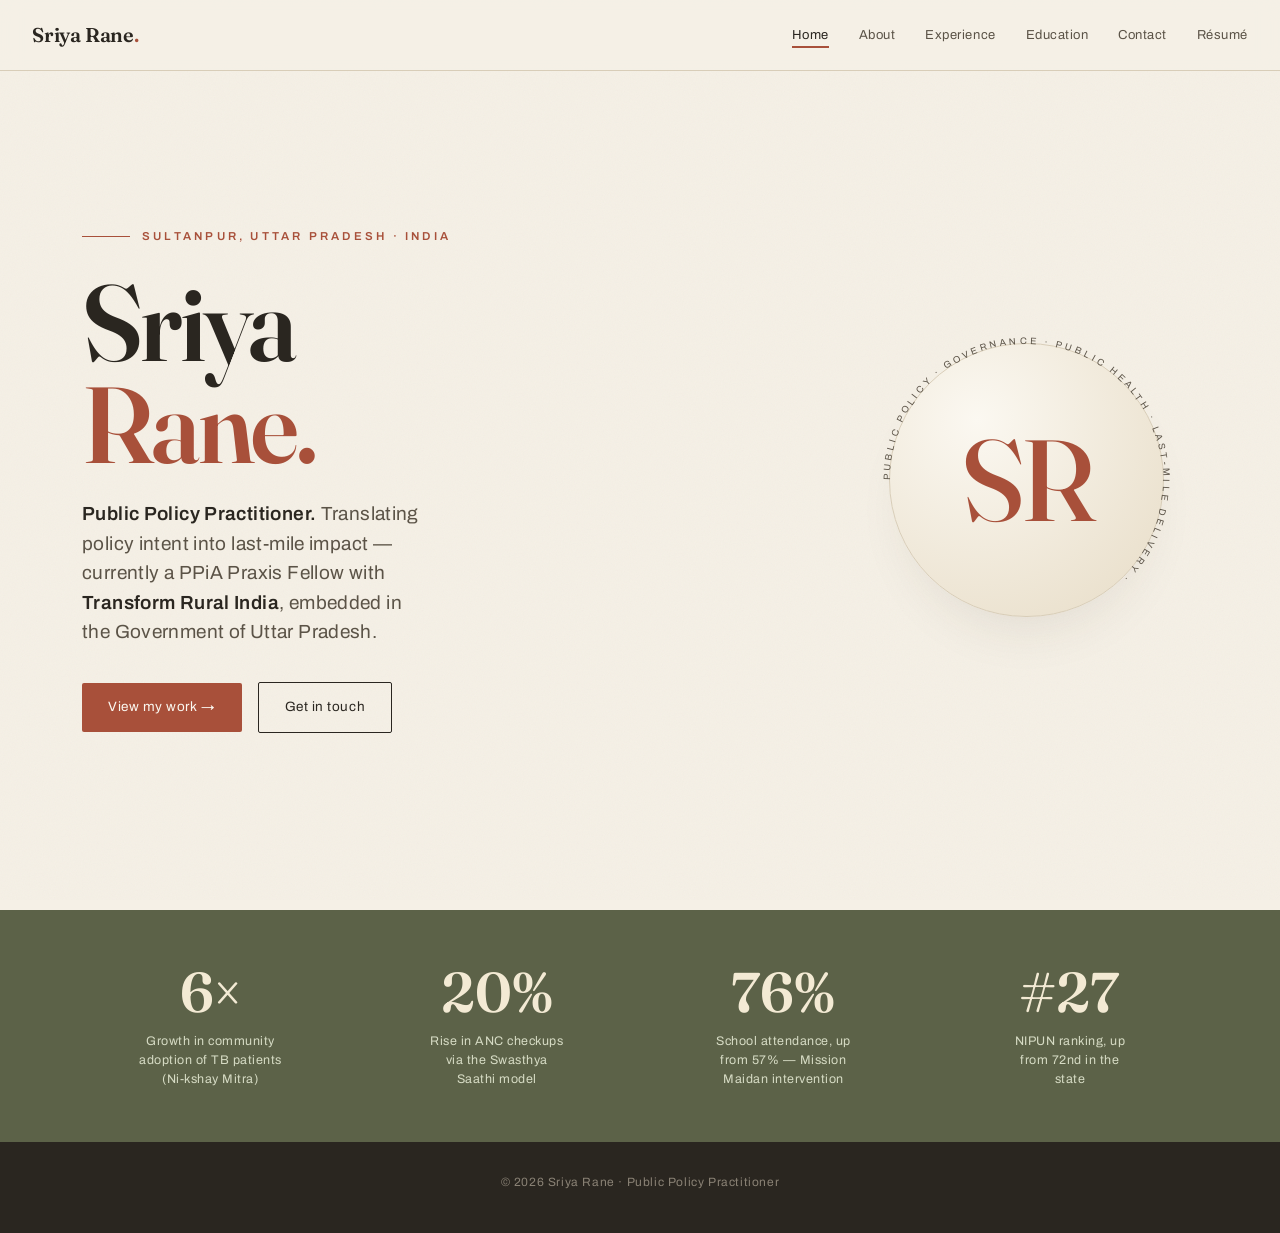
==== index.html @ 47202614 "Add files via upload" ====
<!DOCTYPE html>
<html lang="en">
<head>
<meta charset="UTF-8">
<meta name="viewport" content="width=device-width, initial-scale=1.0">
<title>Sriya Rane — Public Policy Practitioner</title>
<meta name="description" content="Sriya Rane — Public Policy Practitioner working with the Government of Uttar Pradesh as a PPiA Praxis Fellow with Transform Rural India.">
<link rel="preconnect" href="https://fonts.googleapis.com">
<link rel="preconnect" href="https://fonts.gstatic.com" crossorigin>
<link href="https://fonts.googleapis.com/css2?family=Fraunces:opsz,wght@9..144,400;9..144,500;9..144,600;9..144,700&family=Newsreader:ital,opsz,wght@0,6..72,400;0,6..72,500;1,6..72,400&family=Archivo:wght@400;500;600&display=swap" rel="stylesheet">
<link rel="stylesheet" href="style.css">
</head>
<body>

<nav>
  <a href="index.html" class="brand">Sriya Rane<span class="dot">.</span></a>
  <button class="navtoggle" id="navtoggle">Menu</button>
  <ul class="navlinks" id="navlinks">
    <li><a href="index.html" class="active">Home</a></li>
    <li><a href="about.html">About</a></li>
    <li><a href="experience.html">Experience</a></li>
    <li><a href="education.html">Education</a></li>
    <li><a href="contact.html">Contact</a></li>
    <li><a href="Sriya_Rane_CV.pdf" target="_blank" rel="noopener">Résumé</a></li>
  </ul>
</nav>

<main>
<header class="hero">
  <div class="wrap hero-grid">
    <div class="hero-text">
      <div class="hero-loc reveal">
        <span class="ln"></span>
        <span class="eyebrow">Sultanpur, Uttar Pradesh · India</span>
      </div>
      <h1 class="hero-name reveal">Sriya<br><span class="ln2">Rane.</span></h1>
      <p class="hero-role reveal">
        <b>Public Policy Practitioner.</b> Translating policy intent into
        last-mile impact — currently a PPiA Praxis Fellow with
        <b>Transform Rural India</b>, embedded in the Government of Uttar Pradesh.
      </p>
      <div class="hero-cta reveal">
        <a href="experience.html" class="btn btn-solid">View my work →</a>
        <a href="contact.html" class="btn btn-ghost">Get in touch</a>
      </div>
    </div>
    <div class="hero-mark reveal">
      <div class="medallion">
        <span class="initials">SR</span>
        <svg class="ring-text" viewBox="0 0 380 380">
          <defs><path id="circlePath" d="M190,190 m-160,0 a160,160 0 1,1 320,0 a160,160 0 1,1 -320,0"/></defs>
          <text><textPath href="#circlePath" startOffset="0%">Public Policy · Governance · Public Health · Last-Mile Delivery · </textPath></text>
        </svg>
      </div>
    </div>
  </div>
</header>

<section class="homestats">
  <div class="wrap">
    <div class="homestats-grid">
      <div class="stat reveal"><div class="n">6×</div><div class="l">Growth in community<br>adoption of TB patients<br>(Ni-kshay Mitra)</div></div>
      <div class="stat reveal"><div class="n">20%</div><div class="l">Rise in ANC checkups<br>via the Swasthya<br>Saathi model</div></div>
      <div class="stat reveal"><div class="n">76%</div><div class="l">School attendance, up<br>from 57% — Mission<br>Maidan intervention</div></div>
      <div class="stat reveal"><div class="n">#27</div><div class="l">NIPUN ranking, up<br>from 72nd in the<br>state</div></div>
    </div>
  </div>
</section>
</main>

<footer>© <span class="yr"></span> Sriya Rane · Public Policy Practitioner</footer>

<script src="main.js"></script>
</body>
</html>
---- style.css ----
/* ===== Sriya Rane — shared styles (multi-page) ===== */
:root{
  --bg:#f5f0e6;
  --bg-deep:#ece4d4;
  --ink:#2a2620;
  --ink-soft:#5b5347;
  --paper:#fbf8f1;
  --terra:#a8503a;
  --terra-deep:#8a3f2d;
  --olive:#5c6248;
  --gold:#b88a44;
  --line:#d8cdb8;
  --shadow:rgba(60,48,30,.12);
  --max:1180px;
}
*{margin:0;padding:0;box-sizing:border-box}
html{scroll-behavior:smooth}
body{
  background:var(--bg);color:var(--ink);
  font-family:'Newsreader',Georgia,serif;font-size:18px;line-height:1.7;
  -webkit-font-smoothing:antialiased;overflow-x:hidden;
  display:flex;flex-direction:column;min-height:100vh;
}
body::before{
  content:"";position:fixed;inset:0;pointer-events:none;z-index:1;
  opacity:.04;mix-blend-mode:multiply;
  background-image:url("data:image/svg+xml,%3Csvg xmlns='http://www.w3.org/2000/svg' width='160' height='160'%3E%3Cfilter id='n'%3E%3CfeTurbulence type='fractalNoise' baseFrequency='0.85' numOctaves='3'/%3E%3C/filter%3E%3Crect width='100%25' height='100%25' filter='url(%23n)'/%3E%3C/svg%3E");
}
::selection{background:var(--terra);color:var(--paper)}
h1,h2,h3,.display{font-family:'Fraunces',Georgia,serif;font-weight:600;line-height:1.05;letter-spacing:-.01em}
.eyebrow{font-family:'Archivo',sans-serif;text-transform:uppercase;letter-spacing:.28em;font-size:11.5px;font-weight:600;color:var(--terra)}
a{color:inherit}
.wrap{max-width:var(--max);margin:0 auto;padding:0 32px;width:100%}
main{flex:1 0 auto;position:relative;z-index:2}

/* ===== NAV ===== */
nav{
  position:sticky;top:0;left:0;right:0;z-index:50;
  display:flex;justify-content:space-between;align-items:center;
  padding:18px 32px;background:rgba(245,240,230,.92);
  backdrop-filter:blur(10px);box-shadow:0 1px 0 var(--line);
}
.brand{font-family:'Fraunces',serif;font-weight:600;font-size:20px;letter-spacing:-.01em;text-decoration:none}
.brand .dot{color:var(--terra)}
.navlinks{display:flex;gap:30px;list-style:none}
.navlinks a{font-family:'Archivo',sans-serif;font-size:13px;letter-spacing:.04em;text-decoration:none;color:var(--ink-soft);position:relative;padding:4px 0}
.navlinks a::after{content:"";position:absolute;left:0;bottom:-2px;width:0;height:1.5px;background:var(--terra);transition:width .3s ease}
.navlinks a:hover{color:var(--ink)}
.navlinks a:hover::after{width:100%}
.navlinks a.active{color:var(--ink)}
.navlinks a.active::after{width:100%}
.navtoggle{display:none;background:none;border:none;cursor:pointer;font-family:'Archivo',sans-serif;font-size:13px;letter-spacing:.1em;text-transform:uppercase;color:var(--ink)}

/* ===== PAGE HEAD (interior pages) ===== */
.pagehead{padding:80px 0 40px}
.pagehead .crumb{display:flex;align-items:center;gap:12px;margin-bottom:20px}
.pagehead .crumb .ln{width:40px;height:1px;background:var(--terra)}
.pagehead h1{font-size:clamp(40px,7vw,84px);font-weight:600;letter-spacing:-.025em;line-height:.96}
.pagehead h1 .accent{color:var(--terra)}
.pagehead .sub{font-family:'Archivo',sans-serif;font-size:16px;color:var(--ink-soft);max-width:54ch;margin-top:22px;line-height:1.6}
.section{padding:30px 0 90px}

/* ===== HERO (home) ===== */
header.hero{min-height:calc(100vh - 60px);display:flex;align-items:center;position:relative;padding:60px 0 80px;overflow:hidden}
.hero-grid{display:grid;grid-template-columns:1.35fr .65fr;gap:60px;align-items:center;width:100%}
.hero-loc{display:flex;align-items:center;gap:12px;margin-bottom:26px}
.hero-loc .ln{width:48px;height:1px;background:var(--terra)}
h1.hero-name{font-size:clamp(46px,8.5vw,108px);font-weight:600;line-height:.94;margin-bottom:8px;letter-spacing:-.025em}
h1.hero-name .ln2{display:block;color:var(--terra)}
.hero-role{font-family:'Archivo',sans-serif;font-size:clamp(15px,1.6vw,19px);letter-spacing:.02em;color:var(--ink-soft);max-width:32ch;margin:24px 0 36px;line-height:1.55}
.hero-role b{color:var(--ink);font-weight:600}
.hero-cta{display:flex;gap:16px;flex-wrap:wrap;align-items:center}
.btn{font-family:'Archivo',sans-serif;font-size:13.5px;letter-spacing:.04em;text-decoration:none;padding:13px 26px;border-radius:2px;transition:all .25s ease;display:inline-flex;align-items:center;gap:9px;cursor:pointer;border:none}
.btn-solid{background:var(--terra);color:var(--paper)}
.btn-solid:hover{background:var(--terra-deep);transform:translateY(-2px)}
.btn-ghost{border:1.5px solid var(--ink);color:var(--ink);background:none}
.btn-ghost:hover{background:var(--ink);color:var(--paper)}
.hero-mark{position:relative;display:flex;justify-content:center;align-items:center}
.medallion{width:min(330px,80%);aspect-ratio:1;border-radius:50%;background:radial-gradient(circle at 32% 28%,#fbf8f1,#e7dcc6);border:1px solid var(--line);position:relative;display:flex;align-items:center;justify-content:center;box-shadow:0 30px 60px -28px var(--shadow)}
.medallion .initials{font-family:'Fraunces',serif;font-size:clamp(70px,9vw,118px);font-weight:500;color:var(--terra);letter-spacing:-.04em}
.ring-text{position:absolute;inset:-26px;animation:spin 38s linear infinite}
@keyframes spin{to{transform:rotate(360deg)}}
.ring-text text{font-family:'Archivo',sans-serif;font-size:11px;letter-spacing:.34em;fill:var(--ink-soft);text-transform:uppercase}

/* home quick-stats strip */
.homestats{background:var(--olive);color:var(--paper);padding:54px 0;position:relative;z-index:2}
.homestats-grid{display:grid;grid-template-columns:repeat(4,1fr);gap:30px;text-align:center}
.stat .n{font-family:'Fraunces',serif;font-size:clamp(34px,5vw,56px);font-weight:600;line-height:1;color:#f3ead4}
.stat .l{font-family:'Archivo',sans-serif;font-size:12.5px;letter-spacing:.04em;margin-top:12px;color:#d6dbc4;line-height:1.5}

/* ===== ABOUT ===== */
.about-grid{display:grid;grid-template-columns:1fr 1fr;gap:60px}
.about-lead{font-family:'Fraunces',serif;font-size:clamp(24px,3vw,34px);font-weight:400;line-height:1.3;letter-spacing:-.01em}
.about-lead em{color:var(--terra);font-style:italic}
.about-body p{margin-bottom:20px;color:var(--ink-soft)}
.about-body p b{color:var(--ink);font-weight:600}
.pills{display:flex;flex-wrap:wrap;gap:10px;margin-top:30px}
.pill{font-family:'Archivo',sans-serif;font-size:12px;letter-spacing:.04em;padding:7px 15px;border:1px solid var(--line);border-radius:40px;color:var(--ink-soft);background:var(--paper)}

/* ===== EXPERIENCE timeline ===== */
.timeline{position:relative;margin-top:10px}
.timeline::before{content:"";position:absolute;left:148px;top:6px;bottom:6px;width:1px;background:var(--line)}
.job{display:grid;grid-template-columns:148px 1fr;gap:44px;padding:0 0 52px}
.job:last-child{padding-bottom:0}
.job-date{font-family:'Archivo',sans-serif;font-size:12.5px;letter-spacing:.03em;color:var(--ink-soft);text-align:right;padding-top:4px;line-height:1.5}
.job-body{position:relative;padding-left:42px}
.job-body::before{content:"";position:absolute;left:-4px;top:8px;width:11px;height:11px;border-radius:50%;background:var(--bg);border:2px solid var(--terra)}
.job h3{font-size:23px;font-weight:600;margin-bottom:3px}
.job .org{font-family:'Archivo',sans-serif;font-size:14px;color:var(--terra);letter-spacing:.02em;margin-bottom:4px}
.job .place{font-family:'Archivo',sans-serif;font-size:12px;color:var(--ink-soft);letter-spacing:.06em;text-transform:uppercase;margin-bottom:16px}
.job ul{list-style:none}
.job ul li{position:relative;padding-left:22px;margin-bottom:12px;color:var(--ink-soft);font-size:16.5px;line-height:1.6}
.job ul li::before{content:"";position:absolute;left:0;top:11px;width:7px;height:1px;background:var(--gold)}
.job ul li b{color:var(--ink);font-weight:600}

/* ===== EDUCATION ===== */
.edu-grid{display:grid;grid-template-columns:1fr 1fr;gap:30px}
.edu-card{background:var(--paper);border:1px solid var(--line);border-radius:4px;padding:34px;transition:transform .3s ease,box-shadow .3s ease}
.edu-card:hover{transform:translateY(-4px);box-shadow:0 22px 40px -28px var(--shadow)}
.edu-card .yr{font-family:'Archivo',sans-serif;font-size:12px;letter-spacing:.06em;color:var(--gold);text-transform:uppercase}
.edu-card h3{font-size:21px;margin:10px 0 4px}
.edu-card .inst{font-family:'Archivo',sans-serif;font-size:13.5px;color:var(--terra);margin-bottom:14px}
.edu-card .badge{display:inline-block;font-family:'Archivo',sans-serif;font-size:11px;letter-spacing:.05em;background:var(--terra);color:var(--paper);padding:4px 11px;border-radius:30px;margin-bottom:14px}
.edu-card p{font-size:15px;color:var(--ink-soft);line-height:1.6}
.pubs{margin-top:60px}
.pubs h2{font-family:'Fraunces',serif;font-size:clamp(26px,3.5vw,38px);margin-bottom:24px;font-weight:600}
.pub{display:flex;gap:18px;padding:18px 0;border-top:1px solid var(--line);align-items:baseline}
.pub:last-child{border-bottom:1px solid var(--line)}
.pub .ix{font-family:'Archivo',sans-serif;font-size:12px;color:var(--gold)}
.pub a{text-decoration:none;font-size:16.5px;line-height:1.5;transition:color .2s}
.pub a:hover{color:var(--terra)}
.pub .meta{font-family:'Archivo',sans-serif;font-size:12px;color:var(--ink-soft);display:block;margin-top:3px;letter-spacing:.03em}

/* ===== CONTACT ===== */
.contact-block{text-align:center;padding:40px 0 30px}
.contact-block h1{font-size:clamp(38px,6vw,76px);font-weight:600;margin:18px 0 10px}
.contact-block h1 em{font-style:italic;color:var(--terra)}
.contact-block p{color:var(--ink-soft);max-width:48ch;margin:0 auto 40px;font-size:18px}
.contact-links{display:flex;gap:18px;justify-content:center;flex-wrap:wrap}
.clink{font-family:'Archivo',sans-serif;font-size:14px;letter-spacing:.03em;text-decoration:none;color:var(--ink);border:1px solid var(--line);padding:13px 24px;border-radius:2px;transition:all .25s ease;display:inline-flex;align-items:center;gap:9px;background:var(--paper)}
.clink:hover{background:var(--ink);color:var(--paper);border-color:var(--ink)}

/* ===== FOOTER ===== */
footer{flex-shrink:0;background:var(--ink);color:#8a8275;text-align:center;padding:30px 0 40px;font-family:'Archivo',sans-serif;font-size:12px;letter-spacing:.05em;position:relative;z-index:2}

/* ===== reveal ===== */
.reveal{opacity:0;transform:translateY(28px);transition:opacity .8s cubic-bezier(.2,.7,.2,1),transform .8s cubic-bezier(.2,.7,.2,1)}
.reveal.in{opacity:1;transform:none}

/* ===== responsive ===== */
@media(max-width:900px){
  .hero-grid{grid-template-columns:1fr;gap:40px}
  .hero-mark{order:-1;justify-content:flex-start}
  .medallion{width:200px}
  .about-grid{grid-template-columns:1fr;gap:36px}
  .homestats-grid{grid-template-columns:1fr 1fr;gap:36px 20px}
  .edu-grid{grid-template-columns:1fr}
  .navlinks{position:fixed;inset:0 0 0 auto;width:min(74vw,300px);background:var(--paper);flex-direction:column;justify-content:center;gap:26px;padding:40px;transform:translateX(100%);transition:transform .4s ease;box-shadow:-12px 0 40px -20px var(--shadow)}
  .navlinks.open{transform:none}
  .navlinks a{font-size:18px}
  .navtoggle{display:block;z-index:60}
}
@media(max-width:560px){
  .wrap{padding:0 22px}
  nav{padding:14px 22px}
  .job{grid-template-columns:1fr;gap:6px}
  .timeline::before{display:none}
  .job-date{text-align:left;margin-bottom:6px}
  .job-body{padding-left:20px}
  .job-body::before{left:-2px}
}
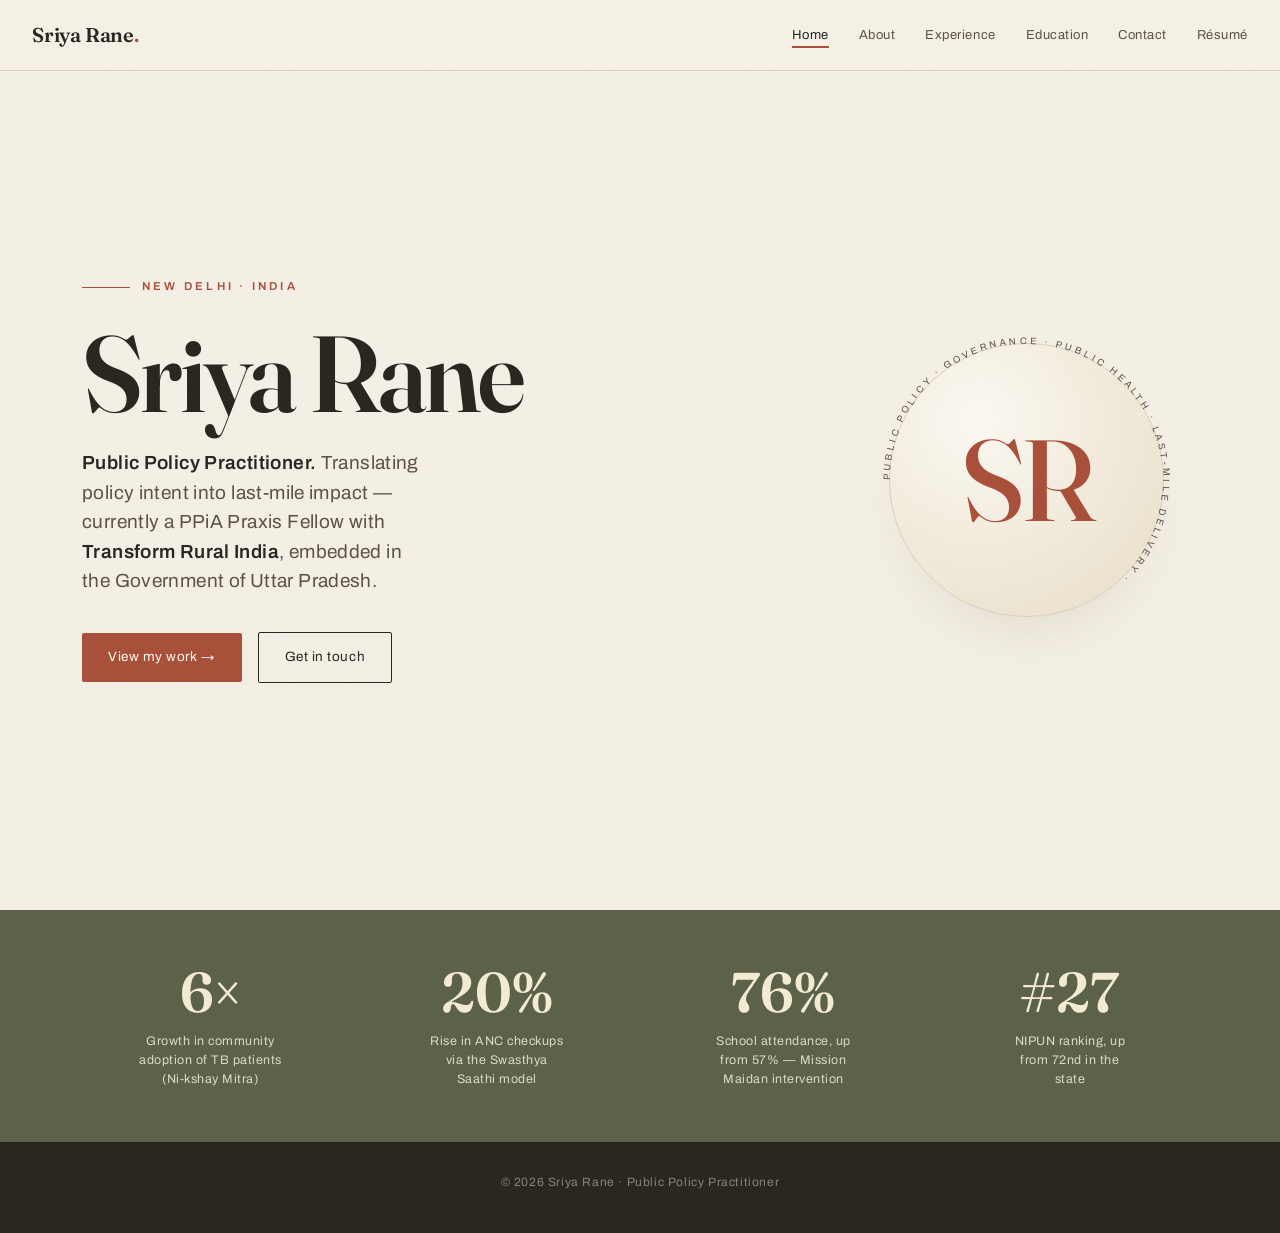
==== commit 7e42b405: "Update index.html" ====
--- a/index.html
+++ b/index.html
@@ -31,9 +31,9 @@
     <div class="hero-text">
       <div class="hero-loc reveal">
         <span class="ln"></span>
-        <span class="eyebrow">Sultanpur, Uttar Pradesh · India</span>
+        <span class="eyebrow"> New Delhi · India</span>
       </div>
-      <h1 class="hero-name reveal">Sriya<br><span class="ln2">Rane.</span></h1>
+      <h1 class="hero-name reveal">Sriya Rane <br></h1>
       <p class="hero-role reveal">
         <b>Public Policy Practitioner.</b> Translating policy intent into
         last-mile impact — currently a PPiA Praxis Fellow with
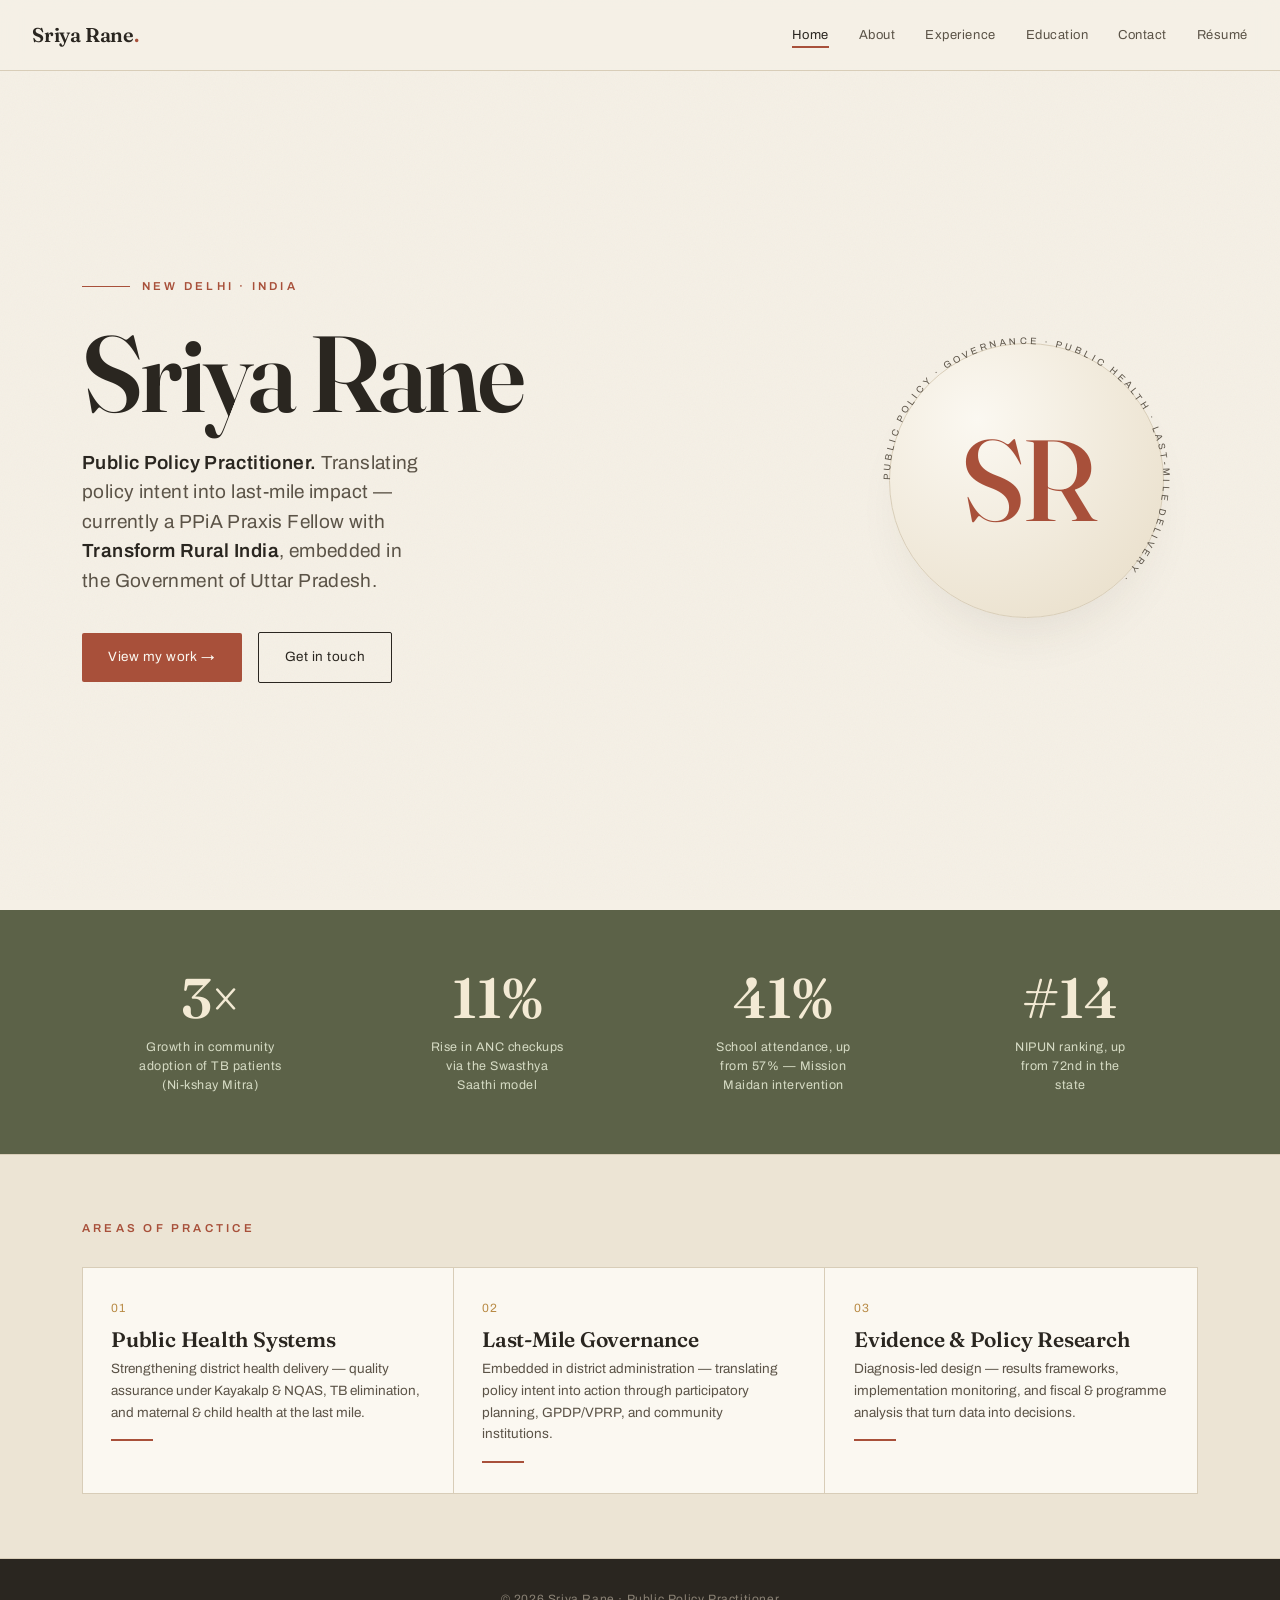
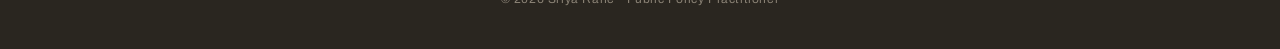
==== commit ee6eda76: "Add animations and interactivity" ====
--- a/index.html
+++ b/index.html
@@ -59,10 +59,36 @@
 <section class="homestats">
   <div class="wrap">
     <div class="homestats-grid">
-      <div class="stat reveal"><div class="n">6×</div><div class="l">Growth in community<br>adoption of TB patients<br>(Ni-kshay Mitra)</div></div>
-      <div class="stat reveal"><div class="n">20%</div><div class="l">Rise in ANC checkups<br>via the Swasthya<br>Saathi model</div></div>
-      <div class="stat reveal"><div class="n">76%</div><div class="l">School attendance, up<br>from 57% — Mission<br>Maidan intervention</div></div>
-      <div class="stat reveal"><div class="n">#27</div><div class="l">NIPUN ranking, up<br>from 72nd in the<br>state</div></div>
+      <div class="stat reveal"><div class="n" data-count="6" data-suffix="×">0×</div><div class="l">Growth in community<br>adoption of TB patients<br>(Ni-kshay Mitra)</div></div>
+      <div class="stat reveal"><div class="n" data-count="20" data-suffix="%">0%</div><div class="l">Rise in ANC checkups<br>via the Swasthya<br>Saathi model</div></div>
+      <div class="stat reveal"><div class="n" data-count="76" data-suffix="%">0%</div><div class="l">School attendance, up<br>from 57% — Mission<br>Maidan intervention</div></div>
+      <div class="stat reveal"><div class="n" data-count="27" data-prefix="#">#0</div><div class="l">NIPUN ranking, up<br>from 72nd in the<br>state</div></div>
+    </div>
+  </div>
+</section>
+
+<section class="focus">
+  <div class="wrap">
+    <span class="eyebrow reveal">Areas of Practice</span>
+    <div class="focus-grid">
+      <div class="focus-item reveal">
+        <div class="fx-no">01</div>
+        <h3>Public Health Systems</h3>
+        <p>Strengthening district health delivery — quality assurance under Kayakalp &amp; NQAS, TB elimination, and maternal &amp; child health at the last mile.</p>
+        <div class="fx-bar"></div>
+      </div>
+      <div class="focus-item reveal">
+        <div class="fx-no">02</div>
+        <h3>Last-Mile Governance</h3>
+        <p>Embedded in district administration — translating policy intent into action through participatory planning, GPDP/VPRP, and community institutions.</p>
+        <div class="fx-bar"></div>
+      </div>
+      <div class="focus-item reveal">
+        <div class="fx-no">03</div>
+        <h3>Evidence &amp; Policy Research</h3>
+        <p>Diagnosis-led design — results frameworks, implementation monitoring, and fiscal &amp; programme analysis that turn data into decisions.</p>
+        <div class="fx-bar"></div>
+      </div>
     </div>
   </div>
 </section>
--- a/style.css
+++ b/style.css
@@ -144,8 +144,88 @@
 footer{flex-shrink:0;background:var(--ink);color:#8a8275;text-align:center;padding:30px 0 40px;font-family:'Archivo',sans-serif;font-size:12px;letter-spacing:.05em;position:relative;z-index:2}
 
 /* ===== reveal ===== */
-.reveal{opacity:0;transform:translateY(28px);transition:opacity .8s cubic-bezier(.2,.7,.2,1),transform .8s cubic-bezier(.2,.7,.2,1)}
+.reveal{opacity:0;transform:translateY(28px);transition:opacity .8s cubic-bezier(.2,.7,.2,1),transform .8s cubic-bezier(.2,.7,.2,1);will-change:opacity,transform}
 .reveal.in{opacity:1;transform:none}
+
+/* ===== scroll progress bar ===== */
+.scroll-progress{
+  position:fixed;top:0;left:0;right:0;height:3px;z-index:60;
+  transform:scaleX(0);transform-origin:0 50%;
+  background:linear-gradient(90deg,var(--terra),var(--gold));
+  transition:transform .1s linear;pointer-events:none;
+}
+
+/* ===== nav scrolled state ===== */
+nav{transition:padding .35s ease,box-shadow .35s ease,background .35s ease}
+nav.scrolled{padding-top:12px;padding-bottom:12px;box-shadow:0 6px 24px -16px var(--shadow),0 1px 0 var(--line)}
+
+/* ===== nav link micro-interaction ===== */
+.navlinks a::after{transition:width .35s cubic-bezier(.2,.7,.2,1)}
+
+/* ===== button shine + lift ===== */
+.btn{position:relative;overflow:hidden}
+.btn::after{
+  content:"";position:absolute;top:0;left:-130%;width:60%;height:100%;
+  background:linear-gradient(100deg,transparent,rgba(255,255,255,.35),transparent);
+  transform:skewX(-18deg);transition:left .6s ease;pointer-events:none;
+}
+.btn:hover::after{left:130%}
+.btn-solid:active{transform:translateY(0)}
+
+/* ===== home stats: count-up + hover ===== */
+.stat{padding:6px 4px;border-radius:6px;transition:transform .3s ease}
+.stat .n{font-variant-numeric:tabular-nums}
+.stat:hover{transform:translateY(-4px)}
+.stat:hover .n{color:#fff}
+
+/* ===== focus-areas strip (home) ===== */
+.focus{background:var(--bg-deep);padding:64px 0;position:relative;z-index:2;border-top:1px solid var(--line);border-bottom:1px solid var(--line)}
+.focus .eyebrow{display:block;margin-bottom:28px}
+.focus-grid{display:grid;grid-template-columns:repeat(3,1fr);gap:0;border:1px solid var(--line);background:var(--paper)}
+.focus-item{padding:30px 28px;border-right:1px solid var(--line);transition:background .35s ease}
+.focus-item:last-child{border-right:none}
+.focus-item:hover{background:var(--bg)}
+.focus-item .fx-no{font-family:'Archivo',sans-serif;font-size:12px;letter-spacing:.1em;color:var(--gold)}
+.focus-item h3{font-size:21px;margin:10px 0 8px}
+.focus-item p{font-family:'Archivo',sans-serif;font-size:13.5px;line-height:1.6;color:var(--ink-soft)}
+.focus-item .fx-bar{height:2px;width:0;background:var(--terra);margin-top:16px;transition:width .5s cubic-bezier(.2,.7,.2,1)}
+.focus-item:hover .fx-bar,.focus-item.in .fx-bar{width:42px}
+
+/* ===== timeline node animation ===== */
+.job-body::before{transition:transform .4s ease,background .4s ease,box-shadow .4s ease}
+.job.in .job-body::before{animation:nodePulse .9s ease both}
+@keyframes nodePulse{0%{transform:scale(.4);opacity:0}60%{transform:scale(1.25)}100%{transform:scale(1);opacity:1}}
+.job:hover .job-body::before{background:var(--terra);box-shadow:0 0 0 5px rgba(168,80,58,.14)}
+.job-body{transition:transform .35s ease}
+.job:hover .job-body{transform:translateX(4px)}
+.job h3{transition:color .25s ease}
+.job:hover h3{color:var(--terra)}
+
+/* ===== publications hover ===== */
+.pub a{display:inline-block}
+.pub a span{display:inline-block;transition:transform .3s ease}
+.pub a:hover span{transform:translate(3px,-3px)}
+
+/* ===== contact links lift ===== */
+.clink{transition:all .25s ease}
+.clink:hover{transform:translateY(-3px)}
+
+/* ===== gentle page-load fade ===== */
+@keyframes pageIn{from{opacity:0}to{opacity:1}}
+main{animation:pageIn .5s ease both}
+
+/* ===== motion-safety ===== */
+@media(prefers-reduced-motion:reduce){
+  *,*::before,*::after{animation-duration:.001ms!important;animation-iteration-count:1!important;transition-duration:.001ms!important;scroll-behavior:auto!important}
+  .ring-text{animation:none}
+  .reveal{opacity:1;transform:none}
+}
+
+@media(max-width:760px){
+  .focus-grid{grid-template-columns:1fr}
+  .focus-item{border-right:none;border-bottom:1px solid var(--line)}
+  .focus-item:last-child{border-bottom:none}
+}
 
 /* ===== responsive ===== */
 @media(max-width:900px){
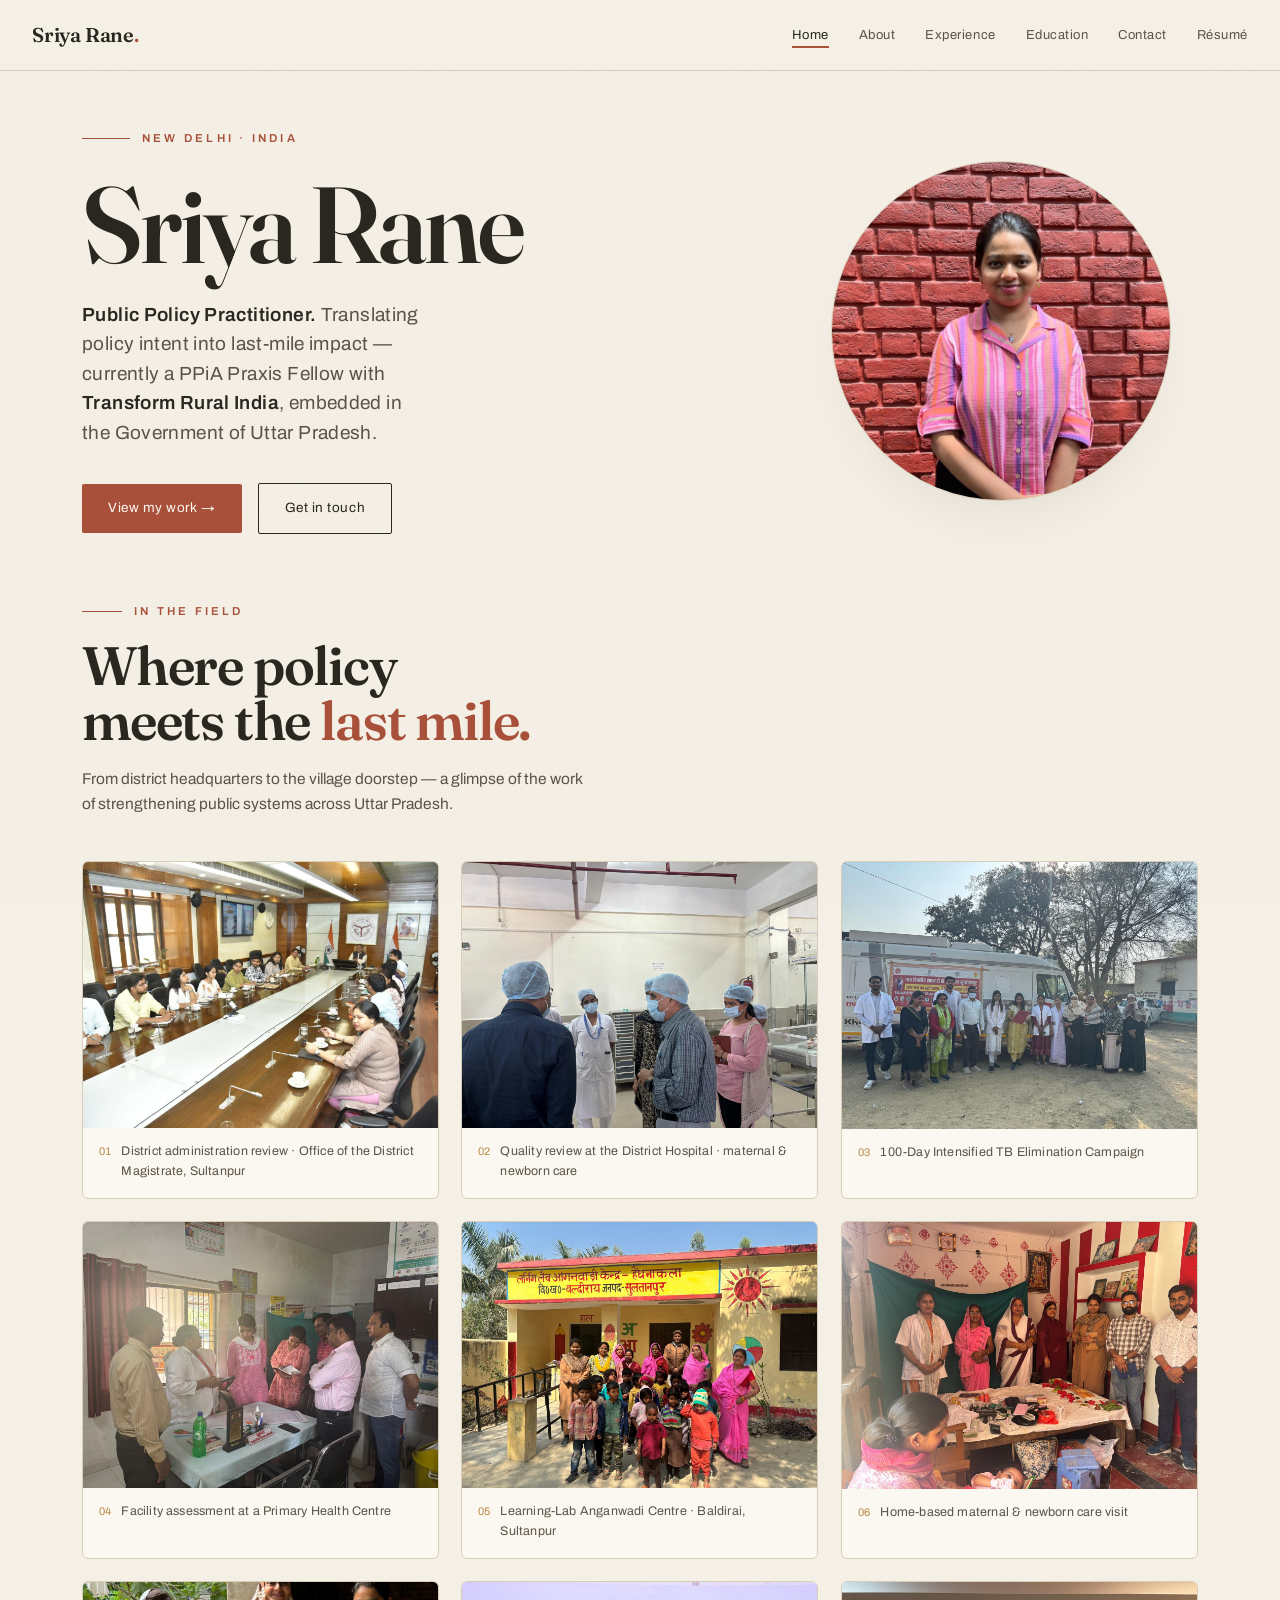
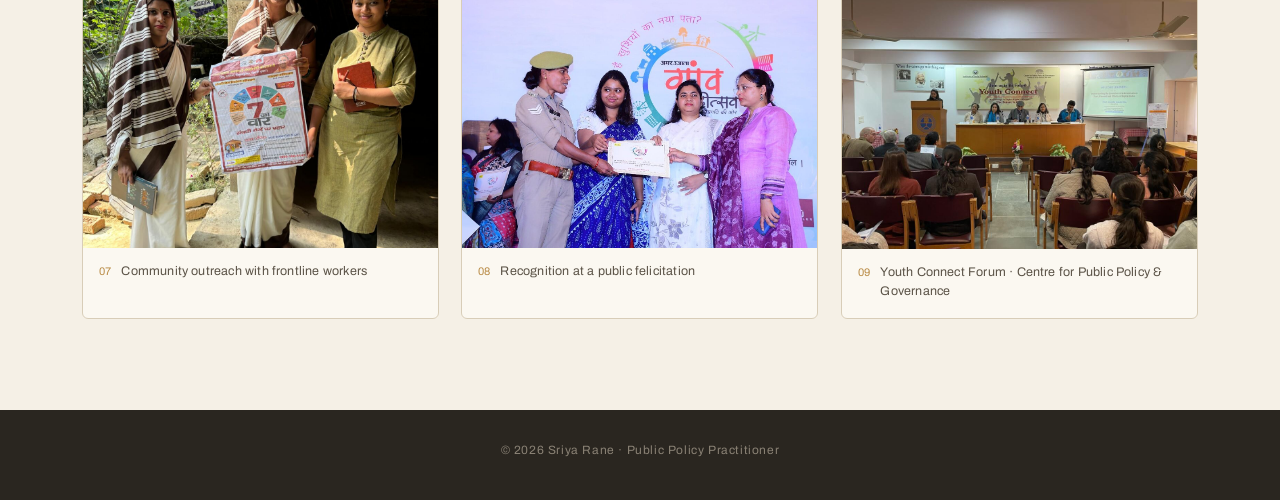
==== commit 1adfe3cb: "chnage" ====
--- a/index.html
+++ b/index.html
@@ -45,50 +45,60 @@
       </div>
     </div>
     <div class="hero-mark reveal">
-      <div class="medallion">
-        <span class="initials">SR</span>
-        <svg class="ring-text" viewBox="0 0 380 380">
-          <defs><path id="circlePath" d="M190,190 m-160,0 a160,160 0 1,1 320,0 a160,160 0 1,1 -320,0"/></defs>
-          <text><textPath href="#circlePath" startOffset="0%">Public Policy · Governance · Public Health · Last-Mile Delivery · </textPath></text>
-        </svg>
+      <div class="portrait-ring">
+        <div class="portrait">
+          <img src="img/sriya9.jpg" alt="Portrait of Sriya Rane" width="1000" height="750" fetchpriority="high">
+        </div>
       </div>
     </div>
   </div>
 </header>
 
-<section class="homestats">
+<section class="section gallery-section">
   <div class="wrap">
-    <div class="homestats-grid">
-      <div class="stat reveal"><div class="n" data-count="6" data-suffix="×">0×</div><div class="l">Growth in community<br>adoption of TB patients<br>(Ni-kshay Mitra)</div></div>
-      <div class="stat reveal"><div class="n" data-count="20" data-suffix="%">0%</div><div class="l">Rise in ANC checkups<br>via the Swasthya<br>Saathi model</div></div>
-      <div class="stat reveal"><div class="n" data-count="76" data-suffix="%">0%</div><div class="l">School attendance, up<br>from 57% — Mission<br>Maidan intervention</div></div>
-      <div class="stat reveal"><div class="n" data-count="27" data-prefix="#">#0</div><div class="l">NIPUN ranking, up<br>from 72nd in the<br>state</div></div>
+    <div class="sec-head reveal">
+      <div class="crumb"><span class="ln"></span><span class="eyebrow">In the Field</span></div>
+      <h2>Where policy meets the <span class="accent">last mile.</span></h2>
+      <p class="sec-sub">From district headquarters to the village doorstep — a glimpse of the work of strengthening public systems across Uttar Pradesh.</p>
     </div>
-  </div>
-</section>
 
-<section class="focus">
-  <div class="wrap">
-    <span class="eyebrow reveal">Areas of Practice</span>
-    <div class="focus-grid">
-      <div class="focus-item reveal">
-        <div class="fx-no">01</div>
-        <h3>Public Health Systems</h3>
-        <p>Strengthening district health delivery — quality assurance under Kayakalp &amp; NQAS, TB elimination, and maternal &amp; child health at the last mile.</p>
-        <div class="fx-bar"></div>
-      </div>
-      <div class="focus-item reveal">
-        <div class="fx-no">02</div>
-        <h3>Last-Mile Governance</h3>
-        <p>Embedded in district administration — translating policy intent into action through participatory planning, GPDP/VPRP, and community institutions.</p>
-        <div class="fx-bar"></div>
-      </div>
-      <div class="focus-item reveal">
-        <div class="fx-no">03</div>
-        <h3>Evidence &amp; Policy Research</h3>
-        <p>Diagnosis-led design — results frameworks, implementation monitoring, and fiscal &amp; programme analysis that turn data into decisions.</p>
-        <div class="fx-bar"></div>
-      </div>
+    <div class="gallery">
+      <figure class="shot reveal">
+        <div class="shot-img"><img src="img/sriya1.jpg" alt="Review meeting at the Office of the District Magistrate" loading="lazy" decoding="async"></div>
+        <figcaption><span class="ix">01</span>District administration review · Office of the District Magistrate, Sultanpur</figcaption>
+      </figure>
+      <figure class="shot reveal">
+        <div class="shot-img"><img src="img/sriya4.jpg" alt="Quality review inside a district hospital ward" loading="lazy" decoding="async"></div>
+        <figcaption><span class="ix">02</span>Quality review at the District Hospital · maternal &amp; newborn care</figcaption>
+      </figure>
+      <figure class="shot reveal">
+        <div class="shot-img"><img src="img/sriya6.jpg" alt="Launch of the 100-Day Intensified TB Campaign" loading="lazy" decoding="async"></div>
+        <figcaption><span class="ix">03</span>100-Day Intensified TB Elimination Campaign</figcaption>
+      </figure>
+      <figure class="shot reveal">
+        <div class="shot-img"><img src="img/sriya2.jpg" alt="Assessment at a Primary Health Centre" loading="lazy" decoding="async"></div>
+        <figcaption><span class="ix">04</span>Facility assessment at a Primary Health Centre</figcaption>
+      </figure>
+      <figure class="shot reveal">
+        <div class="shot-img"><img src="img/sriya5.jpg" alt="Visit to a Learning-Lab Anganwadi Centre" loading="lazy" decoding="async"></div>
+        <figcaption><span class="ix">05</span>Learning-Lab Anganwadi Centre · Baldirai, Sultanpur</figcaption>
+      </figure>
+      <figure class="shot reveal">
+        <div class="shot-img"><img src="img/sriya7.jpg" alt="Home-based maternal and newborn care visit" loading="lazy" decoding="async"></div>
+        <figcaption><span class="ix">06</span>Home-based maternal &amp; newborn care visit</figcaption>
+      </figure>
+      <figure class="shot reveal">
+        <div class="shot-img"><img src="img/sriya3.jpg" alt="Community outreach with frontline health workers" loading="lazy" decoding="async"></div>
+        <figcaption><span class="ix">07</span>Community outreach with frontline workers</figcaption>
+      </figure>
+      <figure class="shot reveal">
+        <div class="shot-img"><img src="img/sriya8.jpg" alt="Recognition at a public felicitation event" loading="lazy" decoding="async"></div>
+        <figcaption><span class="ix">08</span>Recognition at a public felicitation</figcaption>
+      </figure>
+      <figure class="shot reveal">
+        <div class="shot-img"><img src="img/sriya10.jpg" alt="Speaking at the Youth Connect forum" loading="lazy" decoding="async"></div>
+        <figcaption><span class="ix">09</span>Youth Connect Forum · Centre for Public Policy &amp; Governance</figcaption>
+      </figure>
     </div>
   </div>
 </section>
--- a/style.css
+++ b/style.css
@@ -27,7 +27,8 @@
   background-image:url("data:image/svg+xml,%3Csvg xmlns='http://www.w3.org/2000/svg' width='160' height='160'%3E%3Cfilter id='n'%3E%3CfeTurbulence type='fractalNoise' baseFrequency='0.85' numOctaves='3'/%3E%3C/filter%3E%3Crect width='100%25' height='100%25' filter='url(%23n)'/%3E%3C/svg%3E");
 }
 ::selection{background:var(--terra);color:var(--paper)}
-h1,h2,h3,.display{font-family:'Fraunces',Georgia,serif;font-weight:600;line-height:1.05;letter-spacing:-.01em}
+h1,h2,h3,.display{font-family:'Fraunces',Georgia,serif;font-weight:600;line-height:1.05;letter-spacing:-.01em;text-wrap:balance}
+p{text-wrap:pretty}
 .eyebrow{font-family:'Archivo',sans-serif;text-transform:uppercase;letter-spacing:.28em;font-size:11.5px;font-weight:600;color:var(--terra)}
 a{color:inherit}
 .wrap{max-width:var(--max);margin:0 auto;padding:0 32px;width:100%}
@@ -61,8 +62,8 @@
 .section{padding:30px 0 90px}
 
 /* ===== HERO (home) ===== */
-header.hero{min-height:calc(100vh - 60px);display:flex;align-items:center;position:relative;padding:60px 0 80px;overflow:hidden}
-.hero-grid{display:grid;grid-template-columns:1.35fr .65fr;gap:60px;align-items:center;width:100%}
+header.hero{display:flex;align-items:center;position:relative;padding:clamp(34px,6.5vh,80px) 0;overflow:hidden}
+.hero-grid{display:grid;grid-template-columns:1.25fr .75fr;gap:clamp(28px,5vw,64px);align-items:center;width:100%}
 .hero-loc{display:flex;align-items:center;gap:12px;margin-bottom:26px}
 .hero-loc .ln{width:48px;height:1px;background:var(--terra)}
 h1.hero-name{font-size:clamp(46px,8.5vw,108px);font-weight:600;line-height:.94;margin-bottom:8px;letter-spacing:-.025em}
@@ -76,17 +77,11 @@
 .btn-ghost{border:1.5px solid var(--ink);color:var(--ink);background:none}
 .btn-ghost:hover{background:var(--ink);color:var(--paper)}
 .hero-mark{position:relative;display:flex;justify-content:center;align-items:center}
-.medallion{width:min(330px,80%);aspect-ratio:1;border-radius:50%;background:radial-gradient(circle at 32% 28%,#fbf8f1,#e7dcc6);border:1px solid var(--line);position:relative;display:flex;align-items:center;justify-content:center;box-shadow:0 30px 60px -28px var(--shadow)}
-.medallion .initials{font-family:'Fraunces',serif;font-size:clamp(70px,9vw,118px);font-weight:500;color:var(--terra);letter-spacing:-.04em}
-.ring-text{position:absolute;inset:-26px;animation:spin 38s linear infinite}
-@keyframes spin{to{transform:rotate(360deg)}}
-.ring-text text{font-family:'Archivo',sans-serif;font-size:11px;letter-spacing:.34em;fill:var(--ink-soft);text-transform:uppercase}
-
-/* home quick-stats strip */
-.homestats{background:var(--olive);color:var(--paper);padding:54px 0;position:relative;z-index:2}
-.homestats-grid{display:grid;grid-template-columns:repeat(4,1fr);gap:30px;text-align:center}
-.stat .n{font-family:'Fraunces',serif;font-size:clamp(34px,5vw,56px);font-weight:600;line-height:1;color:#f3ead4}
-.stat .l{font-family:'Archivo',sans-serif;font-size:12.5px;letter-spacing:.04em;margin-top:12px;color:#d6dbc4;line-height:1.5}
+.portrait-ring{position:relative;width:min(340px,92%);aspect-ratio:1;display:flex;align-items:center;justify-content:center;will-change:transform}
+.portrait{width:100%;aspect-ratio:1;border-radius:50%;overflow:hidden;border:1px solid var(--line);background:var(--bg-deep);position:relative;z-index:1;box-shadow:0 30px 64px -32px var(--shadow)}
+.portrait img{width:100%;height:100%;object-fit:cover;object-position:50% 18%;display:block;transition:transform .7s cubic-bezier(.2,.7,.2,1)}
+.portrait::after{content:"";position:absolute;inset:0;border-radius:50%;box-shadow:inset 0 0 0 1px rgba(42,38,32,.07);pointer-events:none}
+.portrait-ring:hover .portrait img{transform:scale(1.04)}
 
 /* ===== ABOUT ===== */
 .about-grid{display:grid;grid-template-columns:1fr 1fr;gap:60px}
@@ -172,24 +167,29 @@
 .btn:hover::after{left:130%}
 .btn-solid:active{transform:translateY(0)}
 
-/* ===== home stats: count-up + hover ===== */
-.stat{padding:6px 4px;border-radius:6px;transition:transform .3s ease}
-.stat .n{font-variant-numeric:tabular-nums}
-.stat:hover{transform:translateY(-4px)}
-.stat:hover .n{color:#fff}
-
-/* ===== focus-areas strip (home) ===== */
-.focus{background:var(--bg-deep);padding:64px 0;position:relative;z-index:2;border-top:1px solid var(--line);border-bottom:1px solid var(--line)}
-.focus .eyebrow{display:block;margin-bottom:28px}
-.focus-grid{display:grid;grid-template-columns:repeat(3,1fr);gap:0;border:1px solid var(--line);background:var(--paper)}
-.focus-item{padding:30px 28px;border-right:1px solid var(--line);transition:background .35s ease}
-.focus-item:last-child{border-right:none}
-.focus-item:hover{background:var(--bg)}
-.focus-item .fx-no{font-family:'Archivo',sans-serif;font-size:12px;letter-spacing:.1em;color:var(--gold)}
-.focus-item h3{font-size:21px;margin:10px 0 8px}
-.focus-item p{font-family:'Archivo',sans-serif;font-size:13.5px;line-height:1.6;color:var(--ink-soft)}
-.focus-item .fx-bar{height:2px;width:0;background:var(--terra);margin-top:16px;transition:width .5s cubic-bezier(.2,.7,.2,1)}
-.focus-item:hover .fx-bar,.focus-item.in .fx-bar{width:42px}
+/* ===== section header ===== */
+.gallery-section{padding-top:10px}
+.sec-head{max-width:680px;margin-bottom:44px}
+.sec-head .crumb{display:flex;align-items:center;gap:12px;margin-bottom:16px}
+.sec-head .crumb .ln{width:40px;height:1px;background:var(--terra)}
+.sec-head h2{font-size:clamp(30px,4.6vw,54px);font-weight:600;letter-spacing:-.022em;line-height:1.02;text-wrap:balance}
+.sec-head h2 .accent{color:var(--terra)}
+.sec-sub{font-family:'Archivo',sans-serif;font-size:15.5px;color:var(--ink-soft);margin-top:18px;line-height:1.65;max-width:56ch}
+
+/* ===== field gallery (home) ===== */
+.gallery{display:grid;grid-template-columns:repeat(3,1fr);gap:22px}
+.shot{margin:0;background:var(--paper);border:1px solid var(--line);border-radius:6px;overflow:hidden;transition:transform .45s cubic-bezier(.2,.7,.2,1),box-shadow .45s ease}
+.shot:hover{transform:translateY(-6px);box-shadow:0 30px 54px -34px var(--shadow)}
+.shot-img{aspect-ratio:4/3;overflow:hidden;background:var(--bg-deep)}
+.shot-img img{width:100%;height:100%;object-fit:cover;display:block;transition:transform .8s cubic-bezier(.2,.7,.2,1)}
+.shot:hover .shot-img img{transform:scale(1.06)}
+.shot figcaption{font-family:'Archivo',sans-serif;font-size:12.5px;line-height:1.55;color:var(--ink-soft);letter-spacing:.015em;padding:14px 16px 17px;display:flex;gap:10px;align-items:baseline}
+.shot figcaption .ix{color:var(--gold);font-size:11px;flex:none;font-variant-numeric:tabular-nums}
+
+/* ===== about portrait ===== */
+.about-portrait{margin:0 0 30px;border-radius:6px;overflow:hidden;border:1px solid var(--line);box-shadow:0 26px 48px -34px var(--shadow)}
+.about-portrait img{width:100%;height:auto;display:block;aspect-ratio:4/3;object-fit:cover;object-position:50% 22%;transition:transform .6s cubic-bezier(.2,.7,.2,1)}
+.about-portrait:hover img{transform:scale(1.04)}
 
 /* ===== timeline node animation ===== */
 .job-body::before{transition:transform .4s ease,background .4s ease,box-shadow .4s ease}
@@ -222,30 +222,44 @@
 }
 
 @media(max-width:760px){
-  .focus-grid{grid-template-columns:1fr}
-  .focus-item{border-right:none;border-bottom:1px solid var(--line)}
-  .focus-item:last-child{border-bottom:none}
+  .gallery{grid-template-columns:repeat(2,1fr);gap:16px}
 }
 
 /* ===== responsive ===== */
 @media(max-width:900px){
-  .hero-grid{grid-template-columns:1fr;gap:40px}
-  .hero-mark{order:-1;justify-content:flex-start}
-  .medallion{width:200px}
-  .about-grid{grid-template-columns:1fr;gap:36px}
-  .homestats-grid{grid-template-columns:1fr 1fr;gap:36px 20px}
+  .hero-grid{grid-template-columns:1fr;gap:28px;text-align:center}
+  .hero-mark{order:-1;justify-content:center}
+  .portrait-ring{width:210px}
+  .hero-loc,.hero-cta{justify-content:center}
+  .hero-role{margin-left:auto;margin-right:auto}
+  .pagehead{padding:52px 0 26px}
+  .about-grid{grid-template-columns:1fr;gap:32px}
+  .about-portrait{max-width:460px}
   .edu-grid{grid-template-columns:1fr}
-  .navlinks{position:fixed;inset:0 0 0 auto;width:min(74vw,300px);background:var(--paper);flex-direction:column;justify-content:center;gap:26px;padding:40px;transform:translateX(100%);transition:transform .4s ease;box-shadow:-12px 0 40px -20px var(--shadow)}
+  .navlinks{position:fixed;inset:0 0 0 auto;width:min(78vw,320px);background:var(--paper);flex-direction:column;justify-content:center;gap:24px;padding:40px;transform:translateX(100%);transition:transform .4s ease;box-shadow:-12px 0 40px -20px var(--shadow)}
   .navlinks.open{transform:none}
-  .navlinks a{font-size:18px}
+  .navlinks a{font-size:19px;padding:6px 0}
   .navtoggle{display:block;z-index:60}
 }
 @media(max-width:560px){
-  .wrap{padding:0 22px}
-  nav{padding:14px 22px}
+  .wrap{padding:0 20px}
+  nav{padding:13px 20px}
+  .section{padding:24px 0 56px}
+  .pagehead{padding:40px 0 20px}
+  .sec-head{margin-bottom:30px}
+  .gallery{grid-template-columns:1fr;gap:18px}
+  .about-portrait{max-width:none}
+  .about-lead{font-size:23px}
+  .contact-block{padding:20px 0}
+  .contact-links{flex-direction:column;align-items:stretch;gap:12px}
+  .clink{justify-content:center}
   .job{grid-template-columns:1fr;gap:6px}
   .timeline::before{display:none}
   .job-date{text-align:left;margin-bottom:6px}
   .job-body{padding-left:20px}
   .job-body::before{left:-2px}
 }
+@media(max-width:400px){
+  h1.hero-name{font-size:42px}
+  .portrait-ring{width:185px}
+}
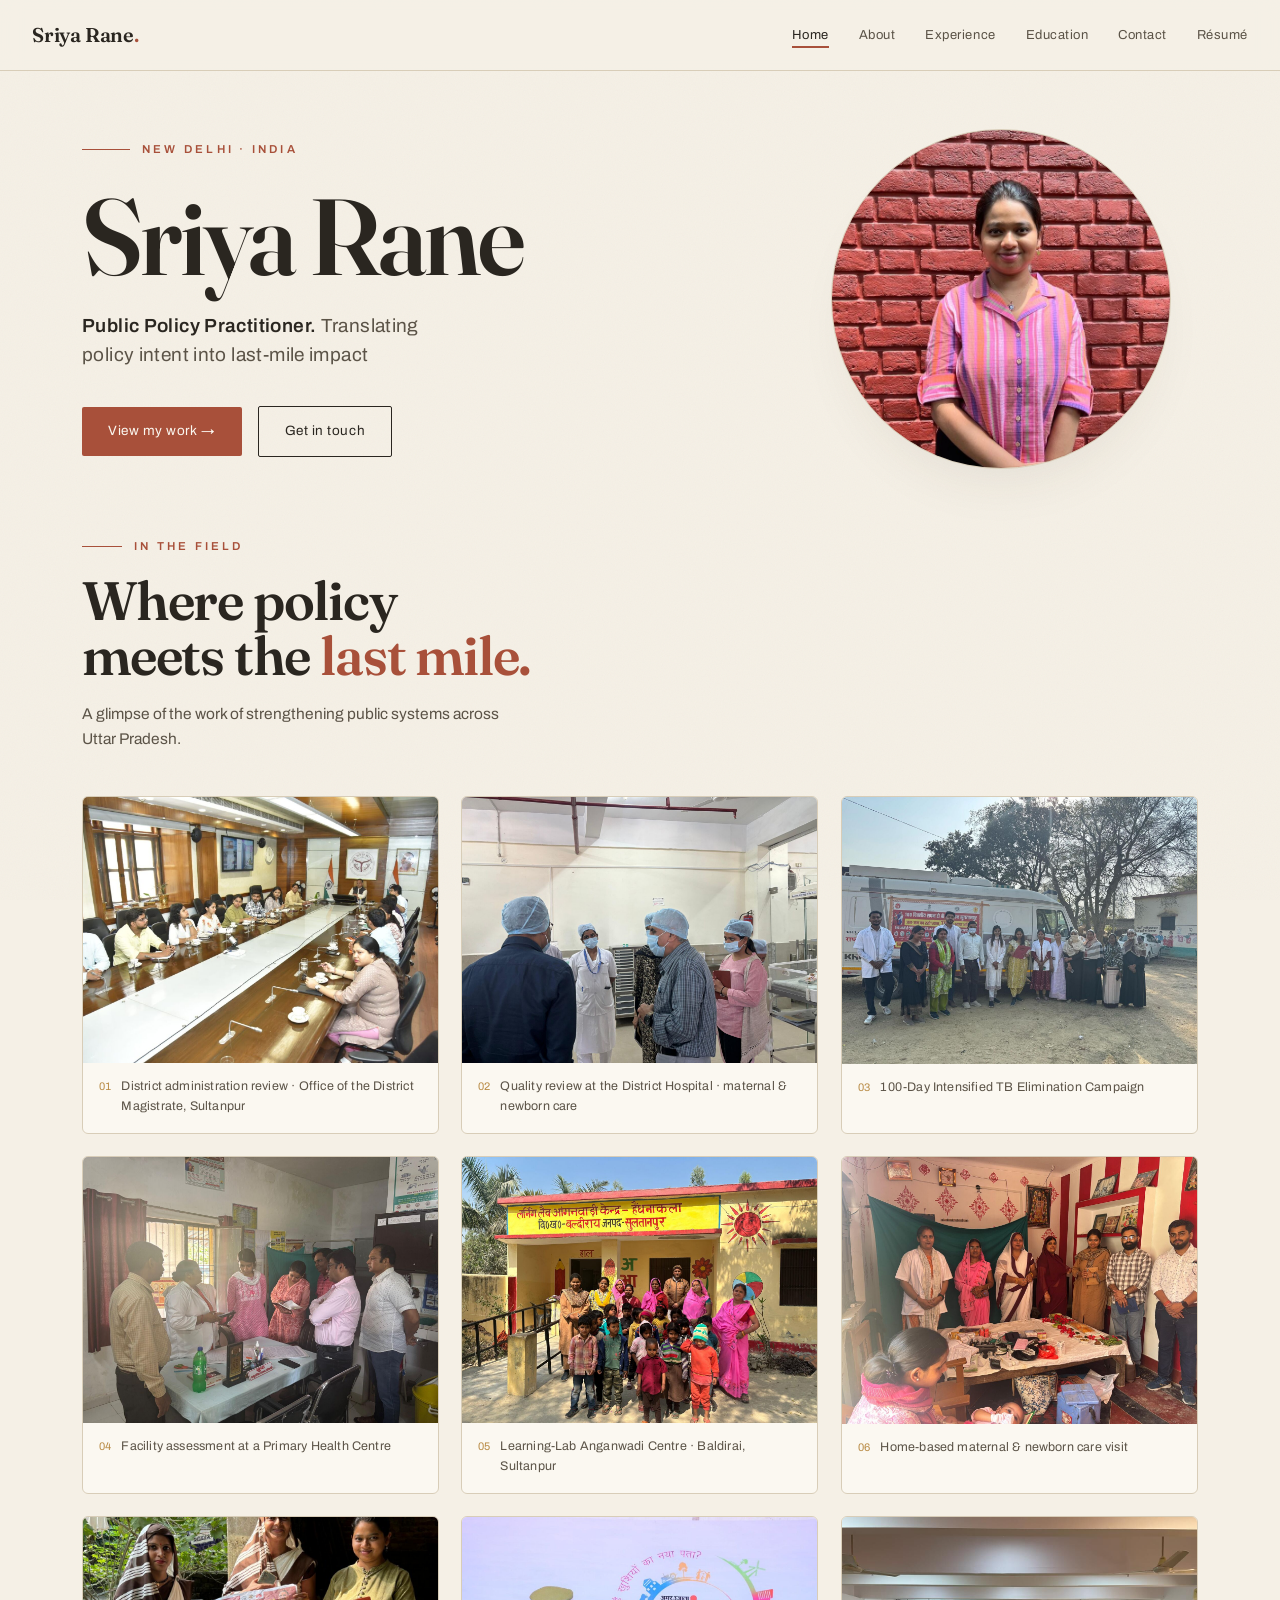
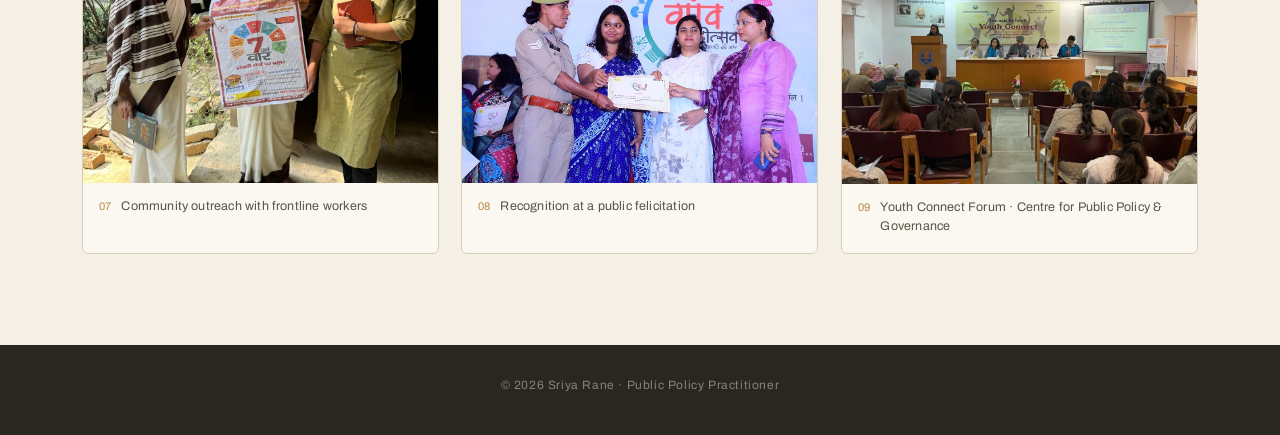
==== commit 78a514b9: "Update index.html" ====
--- a/index.html
+++ b/index.html
@@ -36,8 +36,8 @@
       <h1 class="hero-name reveal">Sriya Rane <br></h1>
       <p class="hero-role reveal">
         <b>Public Policy Practitioner.</b> Translating policy intent into
-        last-mile impact — currently a PPiA Praxis Fellow with
-        <b>Transform Rural India</b>, embedded in the Government of Uttar Pradesh.
+        last-mile impact 
+
       </p>
       <div class="hero-cta reveal">
         <a href="experience.html" class="btn btn-solid">View my work →</a>
@@ -59,7 +59,7 @@
     <div class="sec-head reveal">
       <div class="crumb"><span class="ln"></span><span class="eyebrow">In the Field</span></div>
       <h2>Where policy meets the <span class="accent">last mile.</span></h2>
-      <p class="sec-sub">From district headquarters to the village doorstep — a glimpse of the work of strengthening public systems across Uttar Pradesh.</p>
+      <p class="sec-sub"> A glimpse of the work of strengthening public systems across Uttar Pradesh.</p>
     </div>
 
     <div class="gallery">
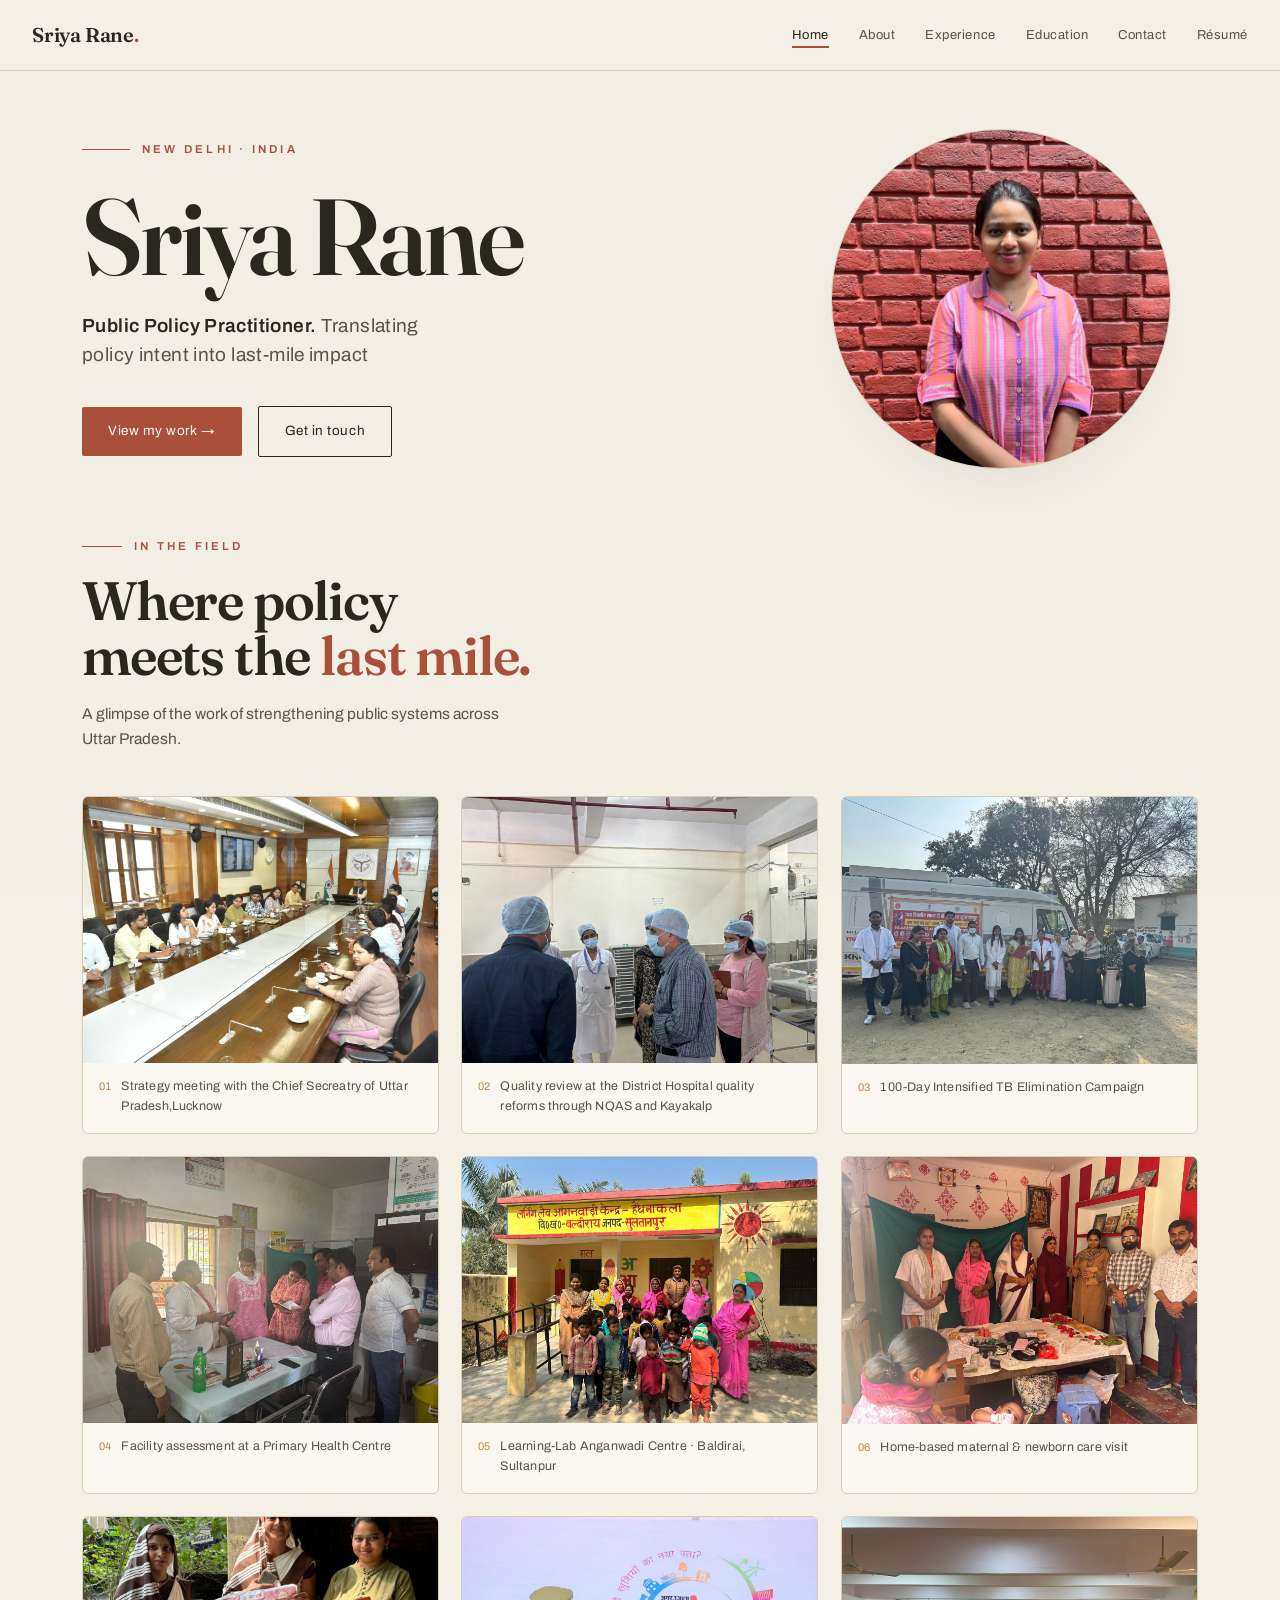
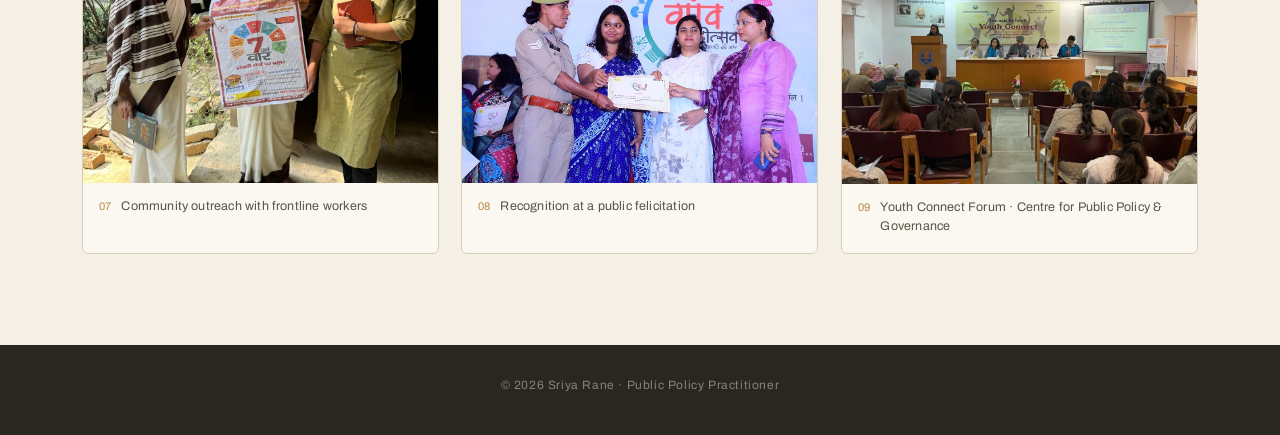
==== commit ff06559a: "Update index.html" ====
--- a/index.html
+++ b/index.html
@@ -4,7 +4,7 @@
 <meta charset="UTF-8">
 <meta name="viewport" content="width=device-width, initial-scale=1.0">
 <title>Sriya Rane — Public Policy Practitioner</title>
-<meta name="description" content="Sriya Rane — Public Policy Practitioner working with the Government of Uttar Pradesh as a PPiA Praxis Fellow with Transform Rural India.">
+<meta name="description" content="Sriya Rane — A public policy professional practioner passionate about strengthening health systems, improving governance, and creating lasting social impact through evidence-based action.">
 <link rel="preconnect" href="https://fonts.googleapis.com">
 <link rel="preconnect" href="https://fonts.gstatic.com" crossorigin>
 <link href="https://fonts.googleapis.com/css2?family=Fraunces:opsz,wght@9..144,400;9..144,500;9..144,600;9..144,700&family=Newsreader:ital,opsz,wght@0,6..72,400;0,6..72,500;1,6..72,400&family=Archivo:wght@400;500;600&display=swap" rel="stylesheet">
@@ -64,12 +64,13 @@
 
     <div class="gallery">
       <figure class="shot reveal">
-        <div class="shot-img"><img src="img/sriya1.jpg" alt="Review meeting at the Office of the District Magistrate" loading="lazy" decoding="async"></div>
-        <figcaption><span class="ix">01</span>District administration review · Office of the District Magistrate, Sultanpur</figcaption>
+        <div class="shot-img"><img src="img/sriya1.jpg" alt="Strategy meeting with the Chief Secreatry of Uttar Pradesh" loading="lazy" decoding="async"></div>
+        <figcaption><span class="ix">01</span>Strategy meeting with the Chief Secreatry of Uttar Pradesh,Lucknow </figcaption>
       </figure>
       <figure class="shot reveal">
         <div class="shot-img"><img src="img/sriya4.jpg" alt="Quality review inside a district hospital ward" loading="lazy" decoding="async"></div>
-        <figcaption><span class="ix">02</span>Quality review at the District Hospital · maternal &amp; newborn care</figcaption>
+        <figcaption><span class="ix">02</span>Quality review at the District Hospital
+ quality reforms through NQAS and Kayakalp</figcaption>
       </figure>
       <figure class="shot reveal">
         <div class="shot-img"><img src="img/sriya6.jpg" alt="Launch of the 100-Day Intensified TB Campaign" loading="lazy" decoding="async"></div>
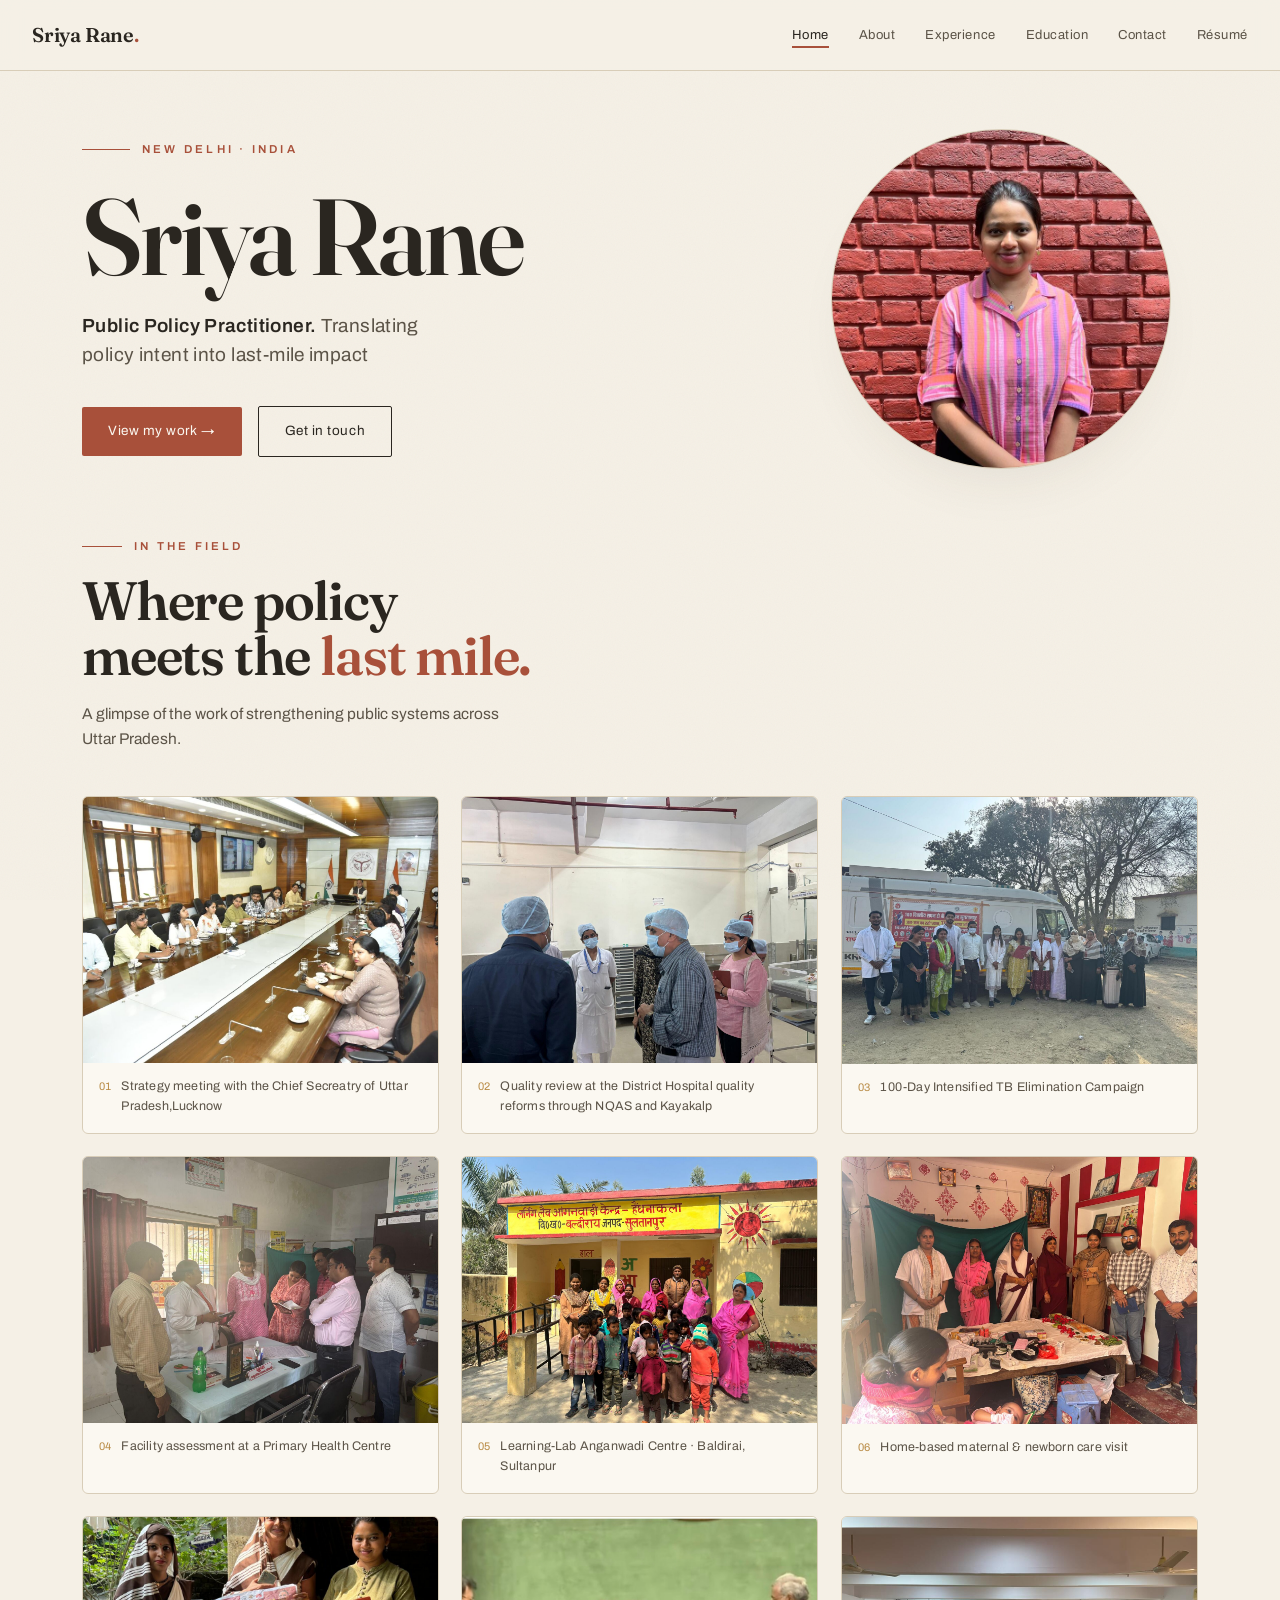
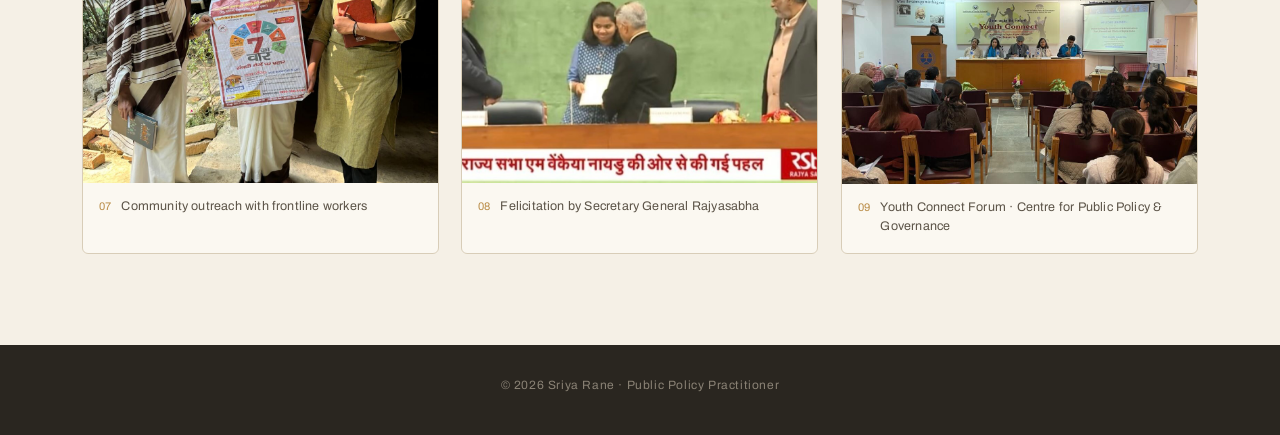
==== commit 363bd07e: "chnages" ====
--- a/index.html
+++ b/index.html
@@ -93,8 +93,8 @@
         <figcaption><span class="ix">07</span>Community outreach with frontline workers</figcaption>
       </figure>
       <figure class="shot reveal">
-        <div class="shot-img"><img src="img/sriya8.jpg" alt="Recognition at a public felicitation event" loading="lazy" decoding="async"></div>
-        <figcaption><span class="ix">08</span>Recognition at a public felicitation</figcaption>
+        <div class="shot-img"><img src="img/sriya8.jpg" alt="Felicitation by Secretary General, Rajya Sabha" loading="lazy" decoding="async"></div>
+        <figcaption><span class="ix">08</span>Felicitation by Secretary General Rajyasabha</figcaption>
       </figure>
       <figure class="shot reveal">
         <div class="shot-img"><img src="img/sriya10.jpg" alt="Speaking at the Youth Connect forum" loading="lazy" decoding="async"></div>
